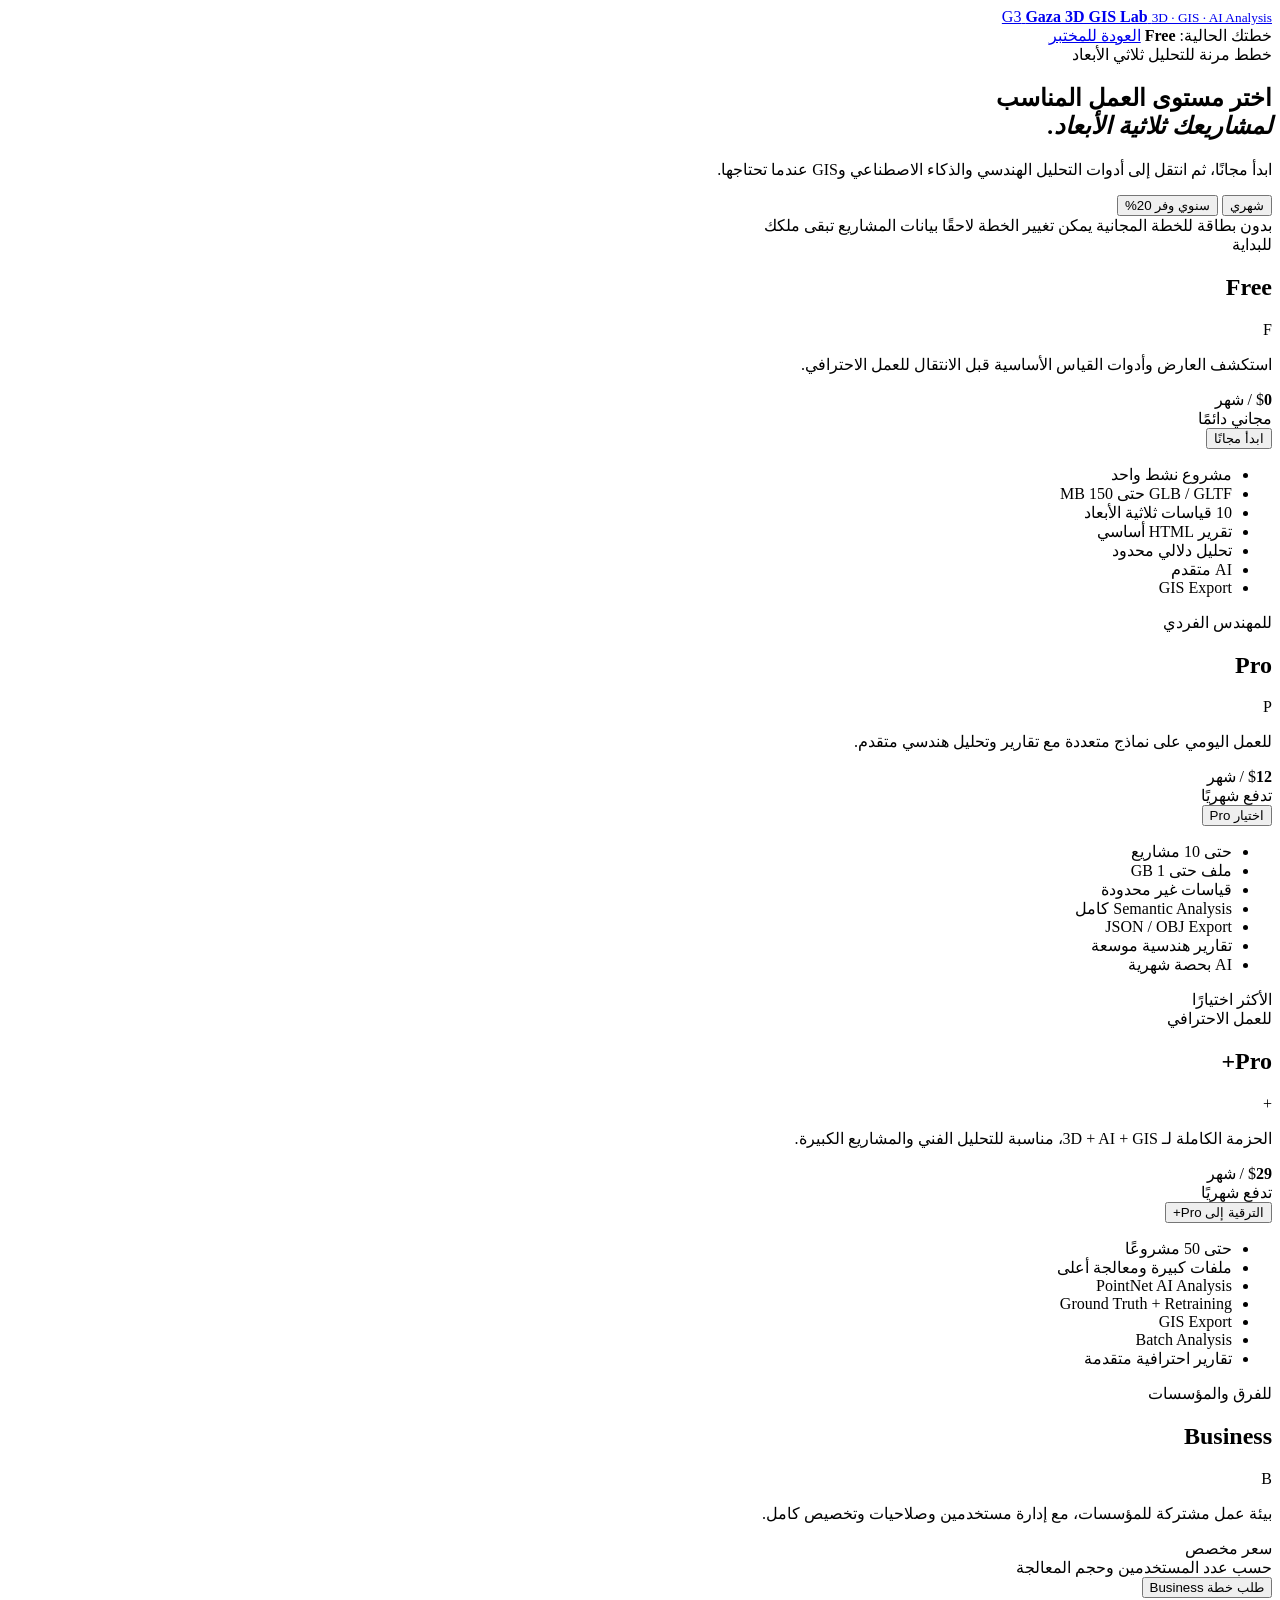
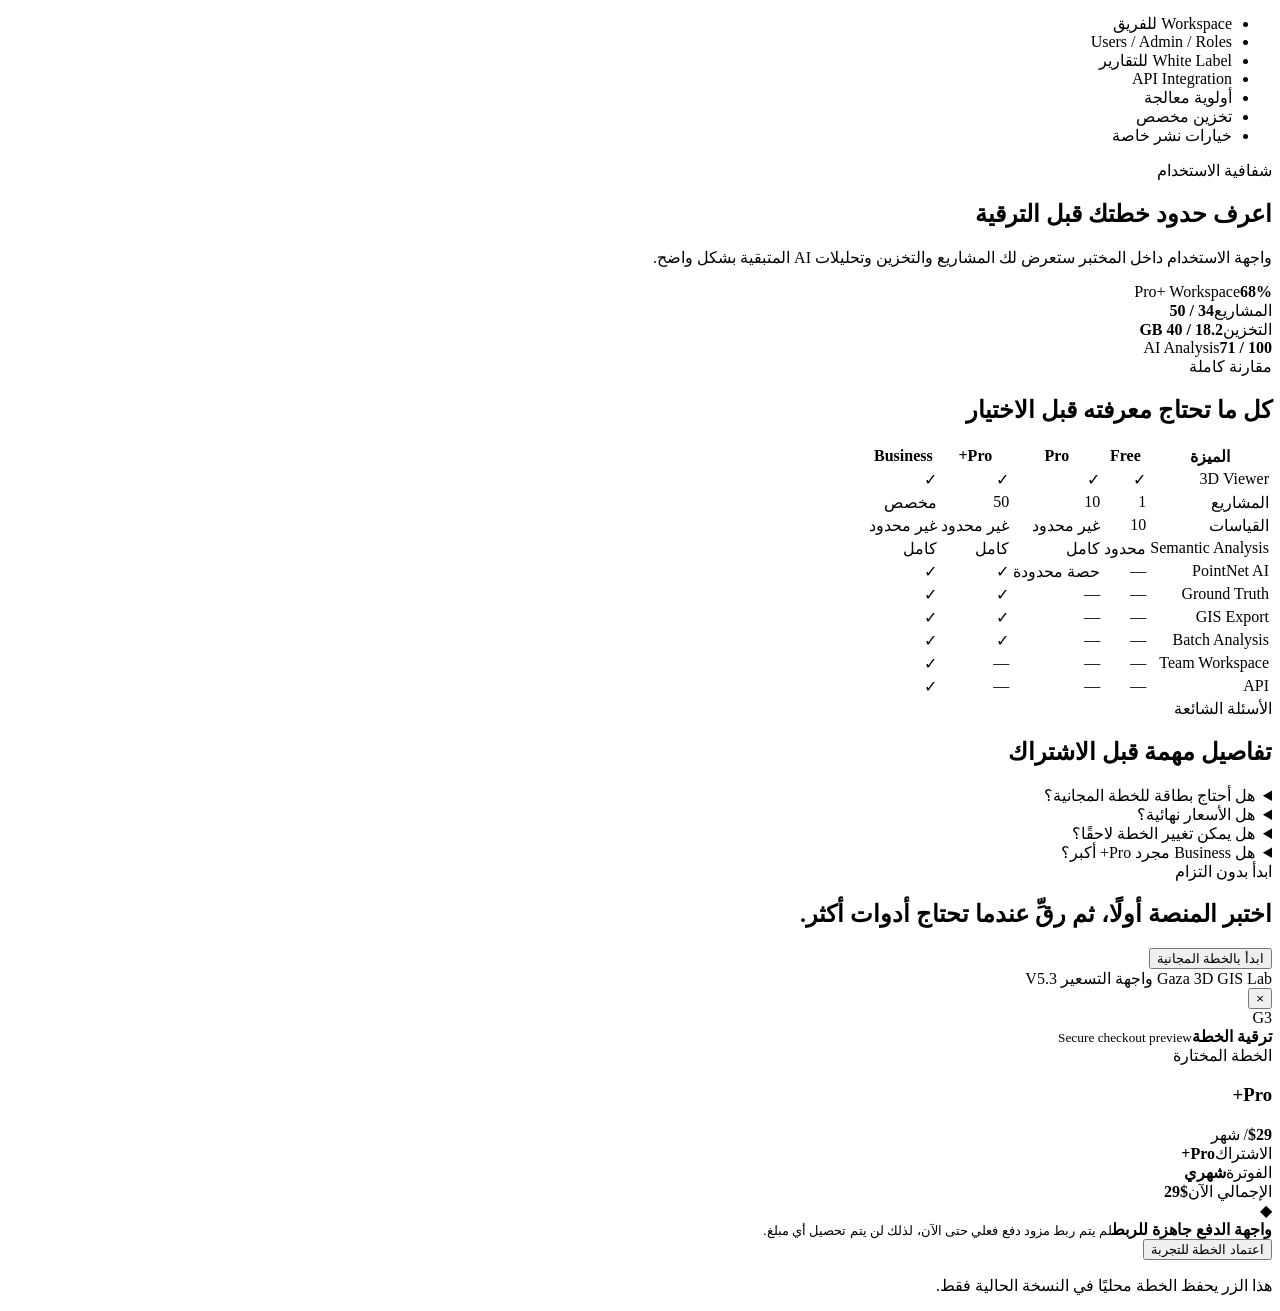
==== pricing.html @ 5565ce96 "feat: add premium SaaS pricing page" ====
<!doctype html>
<html lang="ar" dir="rtl">
<head>
  <meta charset="utf-8">
  <meta name="viewport" content="width=device-width,initial-scale=1,viewport-fit=cover">
  <meta name="theme-color" content="#06111b">
  <title>Gaza 3D GIS Lab — الخطط والأسعار</title>
  <link rel="stylesheet" href="./pricing.css">
</head>
<body>
  <div class="ambient ambient-a"></div>
  <div class="ambient ambient-b"></div>
  <div class="noise"></div>

  <header class="pricing-nav glass">
    <a class="brand-link" href="./index.html">
      <span class="brand-mark">G3</span>
      <span class="brand-text">
        <strong>Gaza 3D GIS Lab</strong>
        <small>3D · GIS · AI Analysis</small>
      </span>
    </a>
    <div class="nav-actions">
      <span class="current-plan">خطتك الحالية: <strong id="current-plan-label">Free</strong></span>
      <a class="back-link" href="./index.html">العودة للمختبر</a>
    </div>
  </header>

  <main>
    <section class="hero">
      <div class="eyebrow"><span></span> خطط مرنة للتحليل ثلاثي الأبعاد</div>
      <h1>اختر مستوى العمل المناسب<br><em>لمشاريعك ثلاثية الأبعاد.</em></h1>
      <p>ابدأ مجانًا، ثم انتقل إلى أدوات التحليل الهندسي والذكاء الاصطناعي وGIS عندما تحتاجها.</p>

      <div class="billing-switch glass-soft" role="group" aria-label="دورة الفوترة">
        <button class="billing-option active" data-cycle="monthly">شهري</button>
        <button class="billing-option" data-cycle="yearly">سنوي <span>وفر 20%</span></button>
      </div>

      <div class="hero-trust">
        <span>بدون بطاقة للخطة المجانية</span>
        <i></i>
        <span>يمكن تغيير الخطة لاحقًا</span>
        <i></i>
        <span>بيانات المشاريع تبقى ملكك</span>
      </div>
    </section>

    <section class="plans" aria-label="خطط الاشتراك">
      <article class="plan-card" data-plan="free">
        <div class="card-top">
          <div>
            <span class="plan-kicker">للبداية</span>
            <h2>Free</h2>
          </div>
          <span class="plan-icon">F</span>
        </div>
        <p class="plan-desc">استكشف العارض وأدوات القياس الأساسية قبل الانتقال للعمل الاحترافي.</p>
        <div class="price-row">
          <span class="currency">$</span><strong class="price" data-monthly="0" data-yearly="0">0</strong>
          <span class="price-suffix">/ شهر</span>
        </div>
        <div class="billing-note">مجاني دائمًا</div>
        <button class="plan-cta secondary" data-action="select" data-plan="free">ابدأ مجانًا</button>
        <ul>
          <li class="yes">مشروع نشط واحد</li>
          <li class="yes">GLB / GLTF حتى 150 MB</li>
          <li class="yes">10 قياسات ثلاثية الأبعاد</li>
          <li class="yes">تقرير HTML أساسي</li>
          <li class="muted">تحليل دلالي محدود</li>
          <li class="no">AI متقدم</li>
          <li class="no">GIS Export</li>
        </ul>
      </article>

      <article class="plan-card" data-plan="pro">
        <div class="card-top">
          <div>
            <span class="plan-kicker">للمهندس الفردي</span>
            <h2>Pro</h2>
          </div>
          <span class="plan-icon">P</span>
        </div>
        <p class="plan-desc">للعمل اليومي على نماذج متعددة مع تقارير وتحليل هندسي متقدم.</p>
        <div class="price-row">
          <span class="currency">$</span><strong class="price" data-monthly="12" data-yearly="10">12</strong>
          <span class="price-suffix">/ شهر</span>
        </div>
        <div class="billing-note" data-monthly-note="تدفع شهريًا" data-yearly-note="$120 سنويًا">تدفع شهريًا</div>
        <button class="plan-cta secondary" data-action="checkout" data-plan="pro">اختيار Pro</button>
        <ul>
          <li class="yes">حتى 10 مشاريع</li>
          <li class="yes">ملف حتى 1 GB</li>
          <li class="yes">قياسات غير محدودة</li>
          <li class="yes">Semantic Analysis كامل</li>
          <li class="yes">JSON / OBJ Export</li>
          <li class="yes">تقارير هندسية موسعة</li>
          <li class="muted">AI بحصة شهرية</li>
        </ul>
      </article>

      <article class="plan-card featured" data-plan="pro_plus">
        <div class="popular-badge">الأكثر اختيارًا</div>
        <div class="shine"></div>
        <div class="card-top">
          <div>
            <span class="plan-kicker">للعمل الاحترافي</span>
            <h2>Pro+</h2>
          </div>
          <span class="plan-icon premium">+</span>
        </div>
        <p class="plan-desc">الحزمة الكاملة لـ 3D + AI + GIS، مناسبة للتحليل الفني والمشاريع الكبيرة.</p>
        <div class="price-row">
          <span class="currency">$</span><strong class="price" data-monthly="29" data-yearly="24">29</strong>
          <span class="price-suffix">/ شهر</span>
        </div>
        <div class="billing-note" data-monthly-note="تدفع شهريًا" data-yearly-note="$288 سنويًا">تدفع شهريًا</div>
        <button class="plan-cta primary" data-action="checkout" data-plan="pro_plus">الترقية إلى Pro+</button>
        <ul>
          <li class="yes">حتى 50 مشروعًا</li>
          <li class="yes">ملفات كبيرة ومعالجة أعلى</li>
          <li class="yes">PointNet AI Analysis</li>
          <li class="yes">Ground Truth + Retraining</li>
          <li class="yes">GIS Export</li>
          <li class="yes">Batch Analysis</li>
          <li class="yes">تقارير احترافية متقدمة</li>
        </ul>
      </article>

      <article class="plan-card business" data-plan="business">
        <div class="card-top">
          <div>
            <span class="plan-kicker">للفرق والمؤسسات</span>
            <h2>Business</h2>
          </div>
          <span class="plan-icon">B</span>
        </div>
        <p class="plan-desc">بيئة عمل مشتركة للمؤسسات، مع إدارة مستخدمين وصلاحيات وتخصيص كامل.</p>
        <div class="business-price">سعر مخصص</div>
        <div class="billing-note">حسب عدد المستخدمين وحجم المعالجة</div>
        <button class="plan-cta secondary" data-action="business" data-plan="business">طلب خطة Business</button>
        <ul>
          <li class="yes">Workspace للفريق</li>
          <li class="yes">Users / Admin / Roles</li>
          <li class="yes">White Label للتقارير</li>
          <li class="yes">API Integration</li>
          <li class="yes">أولوية معالجة</li>
          <li class="yes">تخزين مخصص</li>
          <li class="yes">خيارات نشر خاصة</li>
        </ul>
      </article>
    </section>

    <section class="usage-preview glass">
      <div class="usage-copy">
        <span class="section-kicker">شفافية الاستخدام</span>
        <h2>اعرف حدود خطتك قبل الترقية</h2>
        <p>واجهة الاستخدام داخل المختبر ستعرض لك المشاريع والتخزين وتحليلات AI المتبقية بشكل واضح.</p>
      </div>
      <div class="usage-card">
        <div class="usage-head"><span>Pro+ Workspace</span><strong>68%</strong></div>
        <div class="usage-item"><span>المشاريع</span><b>34 / 50</b><i><u style="width:68%"></u></i></div>
        <div class="usage-item"><span>التخزين</span><b>18.2 / 40 GB</b><i><u style="width:46%"></u></i></div>
        <div class="usage-item"><span>AI Analysis</span><b>71 / 100</b><i><u style="width:71%"></u></i></div>
      </div>
    </section>

    <section class="compare-section">
      <div class="section-heading">
        <span class="section-kicker">مقارنة كاملة</span>
        <h2>كل ما تحتاج معرفته قبل الاختيار</h2>
      </div>
      <div class="compare-wrap glass">
        <table>
          <thead>
            <tr><th>الميزة</th><th>Free</th><th>Pro</th><th class="hot">Pro+</th><th>Business</th></tr>
          </thead>
          <tbody>
            <tr><td>3D Viewer</td><td>✓</td><td>✓</td><td class="hot">✓</td><td>✓</td></tr>
            <tr><td>المشاريع</td><td>1</td><td>10</td><td class="hot">50</td><td>مخصص</td></tr>
            <tr><td>القياسات</td><td>10</td><td>غير محدود</td><td class="hot">غير محدود</td><td>غير محدود</td></tr>
            <tr><td>Semantic Analysis</td><td>محدود</td><td>كامل</td><td class="hot">كامل</td><td>كامل</td></tr>
            <tr><td>PointNet AI</td><td>—</td><td>حصة محدودة</td><td class="hot">✓</td><td>✓</td></tr>
            <tr><td>Ground Truth</td><td>—</td><td>—</td><td class="hot">✓</td><td>✓</td></tr>
            <tr><td>GIS Export</td><td>—</td><td>—</td><td class="hot">✓</td><td>✓</td></tr>
            <tr><td>Batch Analysis</td><td>—</td><td>—</td><td class="hot">✓</td><td>✓</td></tr>
            <tr><td>Team Workspace</td><td>—</td><td>—</td><td class="hot">—</td><td>✓</td></tr>
            <tr><td>API</td><td>—</td><td>—</td><td class="hot">—</td><td>✓</td></tr>
          </tbody>
        </table>
      </div>
    </section>

    <section class="faq-section">
      <div class="section-heading">
        <span class="section-kicker">الأسئلة الشائعة</span>
        <h2>تفاصيل مهمة قبل الاشتراك</h2>
      </div>
      <div class="faq-grid">
        <details class="glass-soft"><summary>هل أحتاج بطاقة للخطة المجانية؟</summary><p>لا. يمكن تفعيل Free مباشرة واستخدام الميزات المتاحة لها.</p></details>
        <details class="glass-soft"><summary>هل الأسعار نهائية؟</summary><p>هذه واجهة التسعير الأولية للمشروع. يمكن تعديل الأسعار والحصص قبل تشغيل الدفع الحقيقي.</p></details>
        <details class="glass-soft"><summary>هل يمكن تغيير الخطة لاحقًا؟</summary><p>نعم. تصميم النظام يسمح بالترقية أو الرجوع للخطة المناسبة دون تغيير المشروع الأساسي.</p></details>
        <details class="glass-soft"><summary>هل Business مجرد Pro+ أكبر؟</summary><p>لا. Business مخصص للفرق ويضيف الصلاحيات وWorkspace وAPI وWhite Label وخيارات النشر المؤسسي.</p></details>
      </div>
    </section>

    <section class="final-cta glass">
      <div>
        <span class="section-kicker">ابدأ بدون التزام</span>
        <h2>اختبر المنصة أولًا، ثم رقِّ عندما تحتاج أدوات أكثر.</h2>
      </div>
      <button class="plan-cta primary compact" data-action="select" data-plan="free">ابدأ بالخطة المجانية</button>
    </section>
  </main>

  <footer>
    <span>Gaza 3D GIS Lab</span>
    <span>واجهة التسعير V5.3</span>
  </footer>

  <div id="checkout-modal" class="modal-backdrop hidden" aria-hidden="true">
    <div class="checkout-modal glass" role="dialog" aria-modal="true" aria-labelledby="checkout-title">
      <button id="modal-close" class="modal-close" aria-label="إغلاق">×</button>
      <div class="checkout-brand"><span>G3</span><div><strong>ترقية الخطة</strong><small>Secure checkout preview</small></div></div>
      <div class="checkout-summary">
        <span>الخطة المختارة</span>
        <h3 id="checkout-title">Pro+</h3>
        <div class="checkout-price"><strong id="checkout-price">$29</strong><span id="checkout-cycle">/ شهر</span></div>
      </div>
      <div class="checkout-lines">
        <div><span>الاشتراك</span><strong id="checkout-plan-line">Pro+</strong></div>
        <div><span>الفوترة</span><strong id="checkout-billing-line">شهري</strong></div>
        <div><span>الإجمالي الآن</span><strong id="checkout-total">$29</strong></div>
      </div>
      <div class="payment-placeholder">
        <span class="lock-dot">◆</span>
        <div><strong>واجهة الدفع جاهزة للربط</strong><small>لم يتم ربط مزود دفع فعلي حتى الآن، لذلك لن يتم تحصيل أي مبلغ.</small></div>
      </div>
      <button id="confirm-preview" class="plan-cta primary">اعتماد الخطة للتجربة</button>
      <p class="modal-note">هذا الزر يحفظ الخطة محليًا في النسخة الحالية فقط.</p>
    </div>
  </div>

  <div id="toast" class="toast hidden"></div>
  <script src="./pricing.js"></script>
</body>
</html>
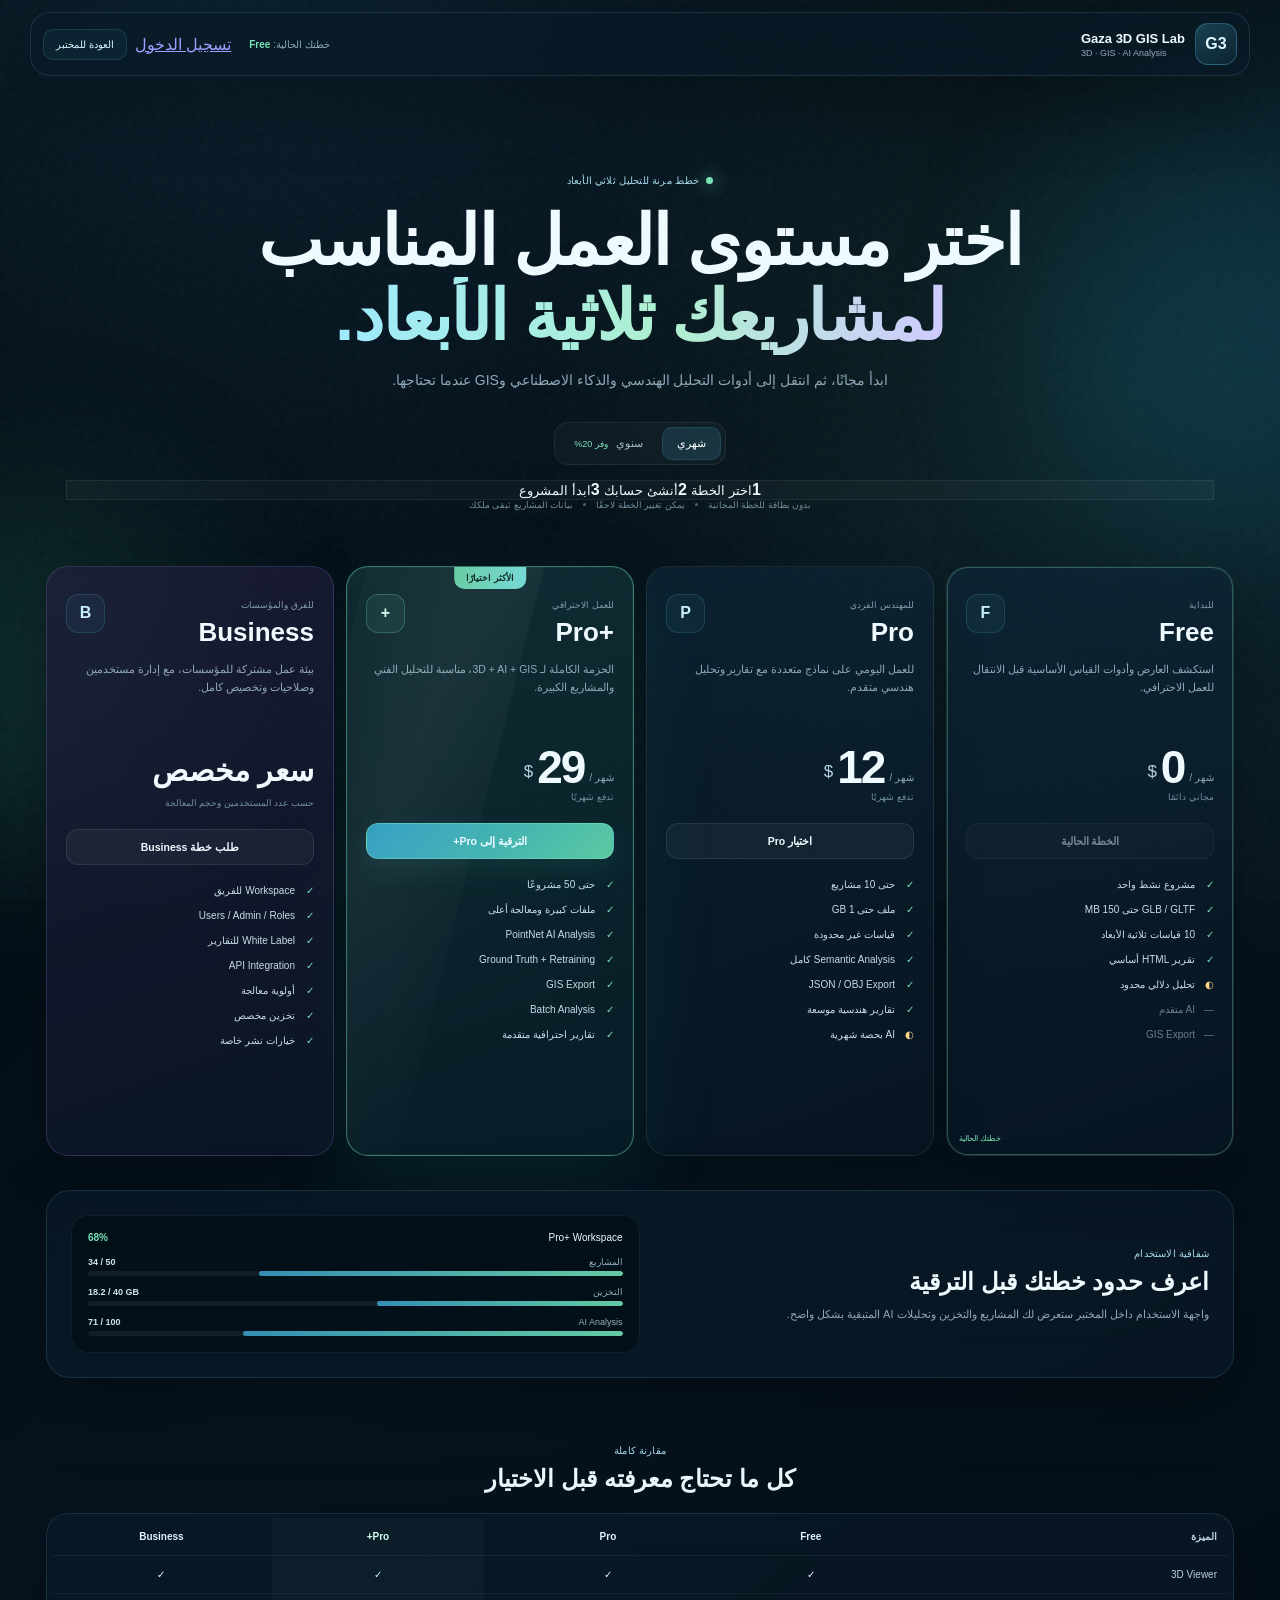
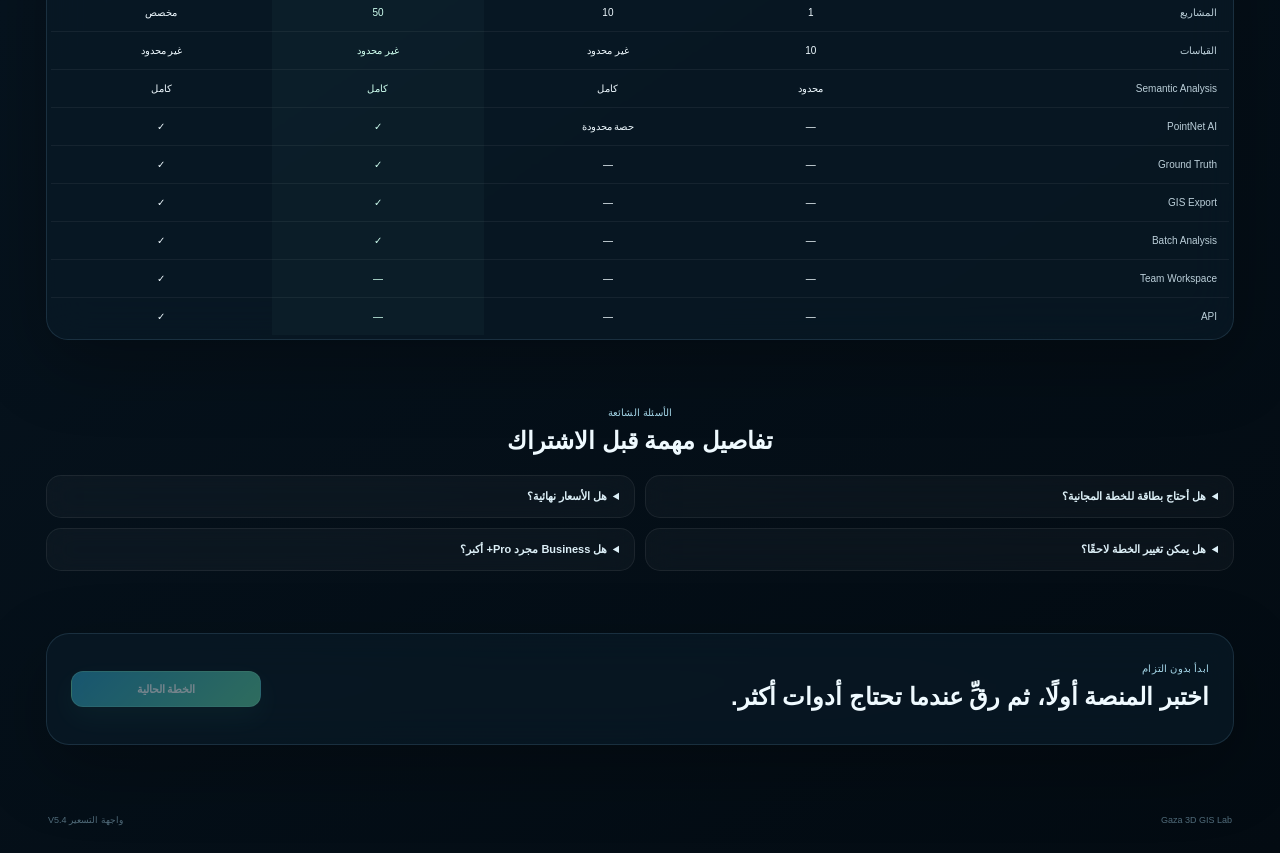
==== commit bbf7013d: "feat: refine premium pricing flow V5.4" ====
--- a/pricing.html
+++ b/pricing.html
@@ -22,6 +22,7 @@
     </a>
     <div class="nav-actions">
       <span class="current-plan">خطتك الحالية: <strong id="current-plan-label">Free</strong></span>
+      <a id="pricing-auth-link" class="login-link" href="./login.html">تسجيل الدخول</a>
       <a class="back-link" href="./index.html">العودة للمختبر</a>
     </div>
   </header>
@@ -35,6 +36,14 @@
       <div class="billing-switch glass-soft" role="group" aria-label="دورة الفوترة">
         <button class="billing-option active" data-cycle="monthly">شهري</button>
         <button class="billing-option" data-cycle="yearly">سنوي <span>وفر 20%</span></button>
+      </div>
+
+      <div class="plan-flow glass-soft" aria-label="خطوات البدء">
+        <span class="flow-step active"><b>1</b><small>اختر الخطة</small></span>
+        <i></i>
+        <span class="flow-step"><b>2</b><small>أنشئ حسابك</small></span>
+        <i></i>
+        <span class="flow-step"><b>3</b><small>ابدأ المشروع</small></span>
       </div>
 
       <div class="hero-trust">
@@ -215,7 +224,7 @@
 
   <footer>
     <span>Gaza 3D GIS Lab</span>
-    <span>واجهة التسعير V5.3</span>
+    <span>واجهة التسعير V5.4</span>
   </footer>
 
   <div id="checkout-modal" class="modal-backdrop hidden" aria-hidden="true">
@@ -236,8 +245,8 @@
         <span class="lock-dot">◆</span>
         <div><strong>واجهة الدفع جاهزة للربط</strong><small>لم يتم ربط مزود دفع فعلي حتى الآن، لذلك لن يتم تحصيل أي مبلغ.</small></div>
       </div>
-      <button id="confirm-preview" class="plan-cta primary">اعتماد الخطة للتجربة</button>
-      <p class="modal-note">هذا الزر يحفظ الخطة محليًا في النسخة الحالية فقط.</p>
+      <button id="confirm-preview" class="plan-cta primary">متابعة</button>
+      <p id="modal-note" class="modal-note">سنطلب تسجيل الدخول قبل تفعيل الخطة إذا لم يكن لديك حساب.</p>
     </div>
   </div>
 
--- a/pricing.css
+++ b/pricing.css
@@ -0,0 +1,78 @@
+:root{
+  color-scheme:dark;
+  font-family:Inter,"Segoe UI",Tahoma,Arial,sans-serif;
+  --bg:#030a11;--bg2:#071521;--panel:rgba(9,26,39,.7);--line:rgba(151,214,255,.13);
+  --text:#effaff;--muted:#8ea8b8;--cyan:#5cd7ff;--green:#79e3b7;--violet:#9f93ff;--gold:#ffd787;
+}
+*{box-sizing:border-box} html{scroll-behavior:smooth}
+body{margin:0;min-height:100vh;background:
+  radial-gradient(circle at 18% -5%,rgba(42,139,177,.20),transparent 28%),
+  radial-gradient(circle at 88% 16%,rgba(77,198,159,.12),transparent 25%),
+  linear-gradient(145deg,#02080e,#06131e 48%,#030b12);color:var(--text);overflow-x:hidden}
+button,a{font:inherit}.ambient{position:fixed;pointer-events:none;filter:blur(90px);opacity:.28;z-index:-2;border-radius:50%}
+.ambient-a{width:400px;height:400px;background:#14688c;top:15%;right:-180px}
+.ambient-b{width:360px;height:360px;background:#25795f;bottom:5%;left:-160px}
+.noise{position:fixed;inset:0;pointer-events:none;opacity:.035;z-index:-1;background-image:url("data:image/svg+xml,%3Csvg viewBox='0 0 180 180' xmlns='http://www.w3.org/2000/svg'%3E%3Cfilter id='n'%3E%3CfeTurbulence type='fractalNoise' baseFrequency='.85' numOctaves='3' stitchTiles='stitch'/%3E%3C/filter%3E%3Crect width='100%25' height='100%25' filter='url(%23n)' opacity='.9'/%3E%3C/svg%3E")}
+.glass{background:var(--panel);border:1px solid var(--line);box-shadow:0 24px 70px rgba(0,0,0,.28);backdrop-filter:blur(22px);-webkit-backdrop-filter:blur(22px)}
+.glass-soft{background:rgba(255,255,255,.032);border:1px solid rgba(255,255,255,.07);backdrop-filter:blur(14px)}
+.pricing-nav{position:sticky;top:12px;z-index:20;max-width:1220px;margin:12px auto 0;padding:10px 12px;border-radius:20px;display:flex;justify-content:space-between;align-items:center}
+.brand-link{display:flex;align-items:center;gap:10px;text-decoration:none;color:var(--text)}
+.brand-mark{width:42px;height:42px;border-radius:13px;display:grid;place-items:center;font-weight:900;color:#dff8ff;background:linear-gradient(145deg,rgba(92,215,255,.22),rgba(92,215,255,.05));border:1px solid rgba(92,215,255,.28)}
+.brand-text{display:grid;gap:2px}.brand-text strong{font-size:13px}.brand-text small{font-size:9px;color:var(--muted);direction:ltr}
+.nav-actions{display:flex;align-items:center;gap:8px}.current-plan{font-size:10px;color:var(--muted);padding:8px 10px}.current-plan strong{color:var(--green);direction:ltr}
+.back-link{color:#d9f5ff;text-decoration:none;font-size:10px;padding:9px 12px;border-radius:10px;border:1px solid rgba(92,215,255,.15);background:rgba(92,215,255,.05)}
+main{max-width:1220px;margin:0 auto;padding:0 16px 70px}
+.hero{text-align:center;padding:94px 20px 56px}
+.eyebrow,.section-kicker{display:inline-flex;align-items:center;gap:7px;color:#a6d8ea;font-size:10px;letter-spacing:.2px}
+.eyebrow span{width:7px;height:7px;border-radius:50%;background:var(--green);box-shadow:0 0 18px var(--green)}
+.hero h1{margin:16px auto 14px;font-size:clamp(34px,5.4vw,70px);line-height:1.08;letter-spacing:-1.6px;max-width:900px}
+.hero h1 em{font-style:normal;background:linear-gradient(95deg,#9feaff,#aef0cf 55%,#d1caff);-webkit-background-clip:text;background-clip:text;color:transparent}
+.hero>p{max-width:700px;margin:0 auto;color:var(--muted);font-size:14px;line-height:1.9}
+.billing-switch{display:inline-flex;gap:4px;margin:28px auto 15px;padding:4px;border-radius:14px}
+.billing-option{border:0;background:transparent;color:#a7becb;padding:10px 15px;border-radius:10px;cursor:pointer;font-size:11px}
+.billing-option.active{background:rgba(92,215,255,.12);color:#fff;box-shadow:inset 0 0 0 1px rgba(92,215,255,.13)}
+.billing-option span{margin-right:5px;color:var(--green);font-size:9px}
+.hero-trust{display:flex;justify-content:center;align-items:center;gap:10px;color:#728f9f;font-size:9px;flex-wrap:wrap}.hero-trust i{width:3px;height:3px;border-radius:50%;background:#476473}
+.plans{display:grid;grid-template-columns:repeat(4,1fr);gap:12px;align-items:stretch}
+.plan-card{position:relative;overflow:hidden;min-height:590px;padding:19px;border-radius:22px;border:1px solid rgba(255,255,255,.075);background:linear-gradient(160deg,rgba(14,38,55,.70),rgba(7,22,34,.82));box-shadow:0 20px 50px rgba(0,0,0,.20);transition:transform .22s ease,border-color .22s ease,box-shadow .22s ease}
+.plan-card:hover{transform:translateY(-5px);border-color:rgba(92,215,255,.24);box-shadow:0 28px 75px rgba(0,0,0,.31)}
+.plan-card.featured{border-color:rgba(121,227,183,.46);background:linear-gradient(160deg,rgba(18,50,56,.83),rgba(8,29,39,.92));box-shadow:0 28px 85px rgba(26,145,116,.13),inset 0 0 0 1px rgba(121,227,183,.06)}
+.plan-card.business{background:linear-gradient(160deg,rgba(34,31,62,.68),rgba(12,22,38,.9));border-color:rgba(159,147,255,.20)}
+.popular-badge{position:absolute;top:0;left:50%;transform:translateX(-50%);padding:6px 12px;border-radius:0 0 10px 10px;background:linear-gradient(90deg,#62caa1,#71d7d4);color:#05251d;font-size:9px;font-weight:900}
+.shine{position:absolute;inset:-50% auto auto -10%;width:60%;height:170%;background:linear-gradient(100deg,transparent,rgba(255,255,255,.055),transparent);transform:rotate(14deg);pointer-events:none}
+.card-top{display:flex;justify-content:space-between;align-items:flex-start;gap:10px;margin-top:8px}
+.plan-kicker{color:#819dab;font-size:9px}.card-top h2{margin:5px 0 0;font-size:26px;direction:ltr;text-align:right}
+.plan-icon{width:39px;height:39px;border-radius:12px;display:grid;place-items:center;font-weight:900;color:#cbefff;border:1px solid rgba(92,215,255,.15);background:rgba(92,215,255,.055)}
+.plan-icon.premium{color:#d9ffed;border-color:rgba(121,227,183,.25);background:rgba(121,227,183,.08)}
+.plan-desc{min-height:70px;color:var(--muted);font-size:10.5px;line-height:1.7;margin:13px 0 6px}
+.price-row{display:flex;direction:ltr;align-items:flex-end;justify-content:flex-end;margin:13px 0 2px}.currency{font-size:17px;color:#b6d4e2;margin:0 4px 8px 0}.price{font-size:46px;line-height:1;font-weight:800;letter-spacing:-2px}.price-suffix{font-size:10px;color:var(--muted);margin:0 0 7px 5px}
+.business-price{font-size:30px;font-weight:800;margin:22px 0 10px}
+.billing-note{height:18px;color:#7291a1;font-size:9px;margin-bottom:13px}
+.plan-cta{width:100%;border:1px solid rgba(255,255,255,.09);border-radius:12px;padding:11px 13px;color:#ecfbff;font-weight:800;font-size:10.5px;cursor:pointer;transition:.2s ease}
+.plan-cta.secondary{background:rgba(255,255,255,.045)}.plan-cta.secondary:hover{background:rgba(92,215,255,.10);border-color:rgba(92,215,255,.22)}
+.plan-cta.primary{background:linear-gradient(135deg,#2b9bc3,#5bcaa1);border-color:rgba(135,235,203,.38);box-shadow:0 10px 28px rgba(59,177,151,.13)}
+.plan-cta.primary:hover{filter:brightness(1.08);transform:translateY(-1px)}
+.plan-card ul{list-style:none;margin:18px 0 0;padding:0;display:grid;gap:10px}.plan-card li{position:relative;padding-right:19px;color:#c7dce6;font-size:10px;line-height:1.5}
+.plan-card li:before{position:absolute;right:0;top:0}.plan-card li.yes:before{content:"✓";color:var(--green)}.plan-card li.no{color:#68818f}.plan-card li.no:before{content:"—";color:#607783}.plan-card li.muted:before{content:"◐";color:var(--gold)}
+.usage-preview{margin-top:34px;border-radius:24px;padding:24px;display:grid;grid-template-columns:1fr 1.05fr;gap:28px;align-items:center}
+.usage-copy h2,.section-heading h2,.final-cta h2{margin:7px 0 9px;font-size:24px}.usage-copy p{margin:0;color:var(--muted);font-size:11px;line-height:1.8}
+.usage-card{padding:16px;border-radius:17px;background:rgba(1,12,19,.52);border:1px solid rgba(255,255,255,.055)}.usage-head{display:flex;justify-content:space-between;font-size:10px;margin-bottom:14px}.usage-head strong{color:var(--green)}
+.usage-item{display:grid;grid-template-columns:1fr auto;gap:4px 8px;margin-top:11px}.usage-item span,.usage-item b{font-size:9px}.usage-item span{color:#9ab1bd}.usage-item b{color:#cde5ef;direction:ltr}.usage-item i{grid-column:1/-1;height:5px;border-radius:999px;background:rgba(255,255,255,.06);overflow:hidden}.usage-item u{display:block;height:100%;border-radius:inherit;background:linear-gradient(90deg,#368eb3,#65caa3);text-decoration:none}
+.compare-section,.faq-section{padding-top:62px}.section-heading{text-align:center;margin-bottom:20px}.compare-wrap{overflow:auto;border-radius:22px;padding:4px}
+table{width:100%;border-collapse:separate;border-spacing:0;min-width:720px;font-size:10px}th,td{padding:13px 12px;border-bottom:1px solid rgba(255,255,255,.055);text-align:center}th:first-child,td:first-child{text-align:right;color:#bcd0da}th{color:#dff5ff;font-size:10px}.hot{background:rgba(121,227,183,.035);color:#cffff0}tbody tr:last-child td{border-bottom:0}
+.faq-grid{display:grid;grid-template-columns:1fr 1fr;gap:10px}.faq-grid details{border-radius:15px;padding:14px 15px}.faq-grid summary{cursor:pointer;font-size:11px;font-weight:700;color:#dceff7}.faq-grid p{margin:10px 0 0;color:var(--muted);font-size:10px;line-height:1.75}
+.final-cta{margin-top:62px;padding:24px;border-radius:23px;display:flex;justify-content:space-between;gap:24px;align-items:center}.final-cta .compact{width:auto;min-width:190px}
+footer{max-width:1220px;margin:0 auto;padding:0 18px 28px;display:flex;justify-content:space-between;color:#526d7c;font-size:9px}
+.modal-backdrop{position:fixed;inset:0;z-index:100;display:grid;place-items:center;padding:16px;background:rgba(1,7,12,.76);backdrop-filter:blur(11px)}.hidden{display:none!important}
+.checkout-modal{position:relative;width:min(440px,100%);border-radius:24px;padding:21px}.modal-close{position:absolute;top:12px;left:12px;width:32px;height:32px;border-radius:10px;border:1px solid rgba(255,255,255,.08);background:rgba(255,255,255,.04);color:#cde3ec;font-size:20px;cursor:pointer}
+.checkout-brand{display:flex;align-items:center;gap:9px}.checkout-brand>span{width:35px;height:35px;border-radius:11px;display:grid;place-items:center;background:rgba(92,215,255,.09);border:1px solid rgba(92,215,255,.18);font-weight:900}.checkout-brand div{display:grid}.checkout-brand strong{font-size:12px}.checkout-brand small{font-size:8px;color:var(--muted);direction:ltr}
+.checkout-summary{margin:23px 0 13px;padding:16px;border-radius:16px;background:linear-gradient(135deg,rgba(92,215,255,.07),rgba(121,227,183,.055));border:1px solid rgba(92,215,255,.10)}.checkout-summary>span{font-size:9px;color:var(--muted)}.checkout-summary h3{margin:4px 0;font-size:28px;direction:ltr;text-align:right}.checkout-price{display:flex;direction:ltr;justify-content:flex-end;align-items:end}.checkout-price strong{font-size:22px}.checkout-price span{font-size:9px;color:var(--muted);margin:0 0 4px 4px}
+.checkout-lines{display:grid;gap:8px;padding:6px 2px 14px}.checkout-lines div{display:flex;justify-content:space-between;font-size:9px;color:var(--muted)}.checkout-lines strong{color:#d8eaf2;direction:ltr}
+.payment-placeholder{display:flex;gap:10px;align-items:center;padding:12px;margin-bottom:12px;border-radius:13px;background:rgba(255,215,135,.045);border:1px solid rgba(255,215,135,.13)}.payment-placeholder .lock-dot{color:var(--gold)}.payment-placeholder div{display:grid;gap:3px}.payment-placeholder strong{font-size:10px;color:#f7e8c7}.payment-placeholder small{font-size:8.5px;color:#9f927c;line-height:1.5}
+.modal-note{text-align:center;color:#688393;font-size:8px;margin:8px 0 0}.toast{position:fixed;z-index:110;bottom:22px;left:50%;transform:translateX(-50%);padding:10px 14px;border-radius:12px;background:#0d2634;border:1px solid rgba(92,215,255,.18);box-shadow:0 16px 40px rgba(0,0,0,.35);font-size:10px;color:#dcf5ff}
+@media(max-width:1000px){.plans{grid-template-columns:1fr 1fr}.plan-card{min-height:540px}.pricing-nav{margin-inline:12px}.usage-preview{grid-template-columns:1fr}.hero{padding-top:72px}}
+@media(max-width:640px){main{padding-inline:11px}.pricing-nav{top:8px;border-radius:16px}.brand-text small,.current-plan{display:none}.back-link{padding:8px 9px}.hero{padding:62px 6px 40px}.hero h1{font-size:36px;letter-spacing:-.7px}.hero>p{font-size:11px}.hero-trust{font-size:8px}.plans{grid-template-columns:1fr}.plan-card{min-height:auto;padding:18px}.plan-desc{min-height:auto}.faq-grid{grid-template-columns:1fr}.final-cta{align-items:stretch;flex-direction:column}.final-cta .compact{width:100%}.usage-preview{padding:18px}.section-heading h2,.usage-copy h2,.final-cta h2{font-size:20px}footer{padding-inline:13px}}
+
+.plan-card.is-current{box-shadow:inset 0 0 0 1px rgba(121,227,183,.32),0 20px 55px rgba(0,0,0,.25)}
+.plan-card.is-current:after{content:"خطتك الحالية";position:absolute;bottom:12px;left:12px;color:var(--green);font-size:8px}
+.plan-cta:disabled{opacity:.48;cursor:default;transform:none!important;filter:none!important}
